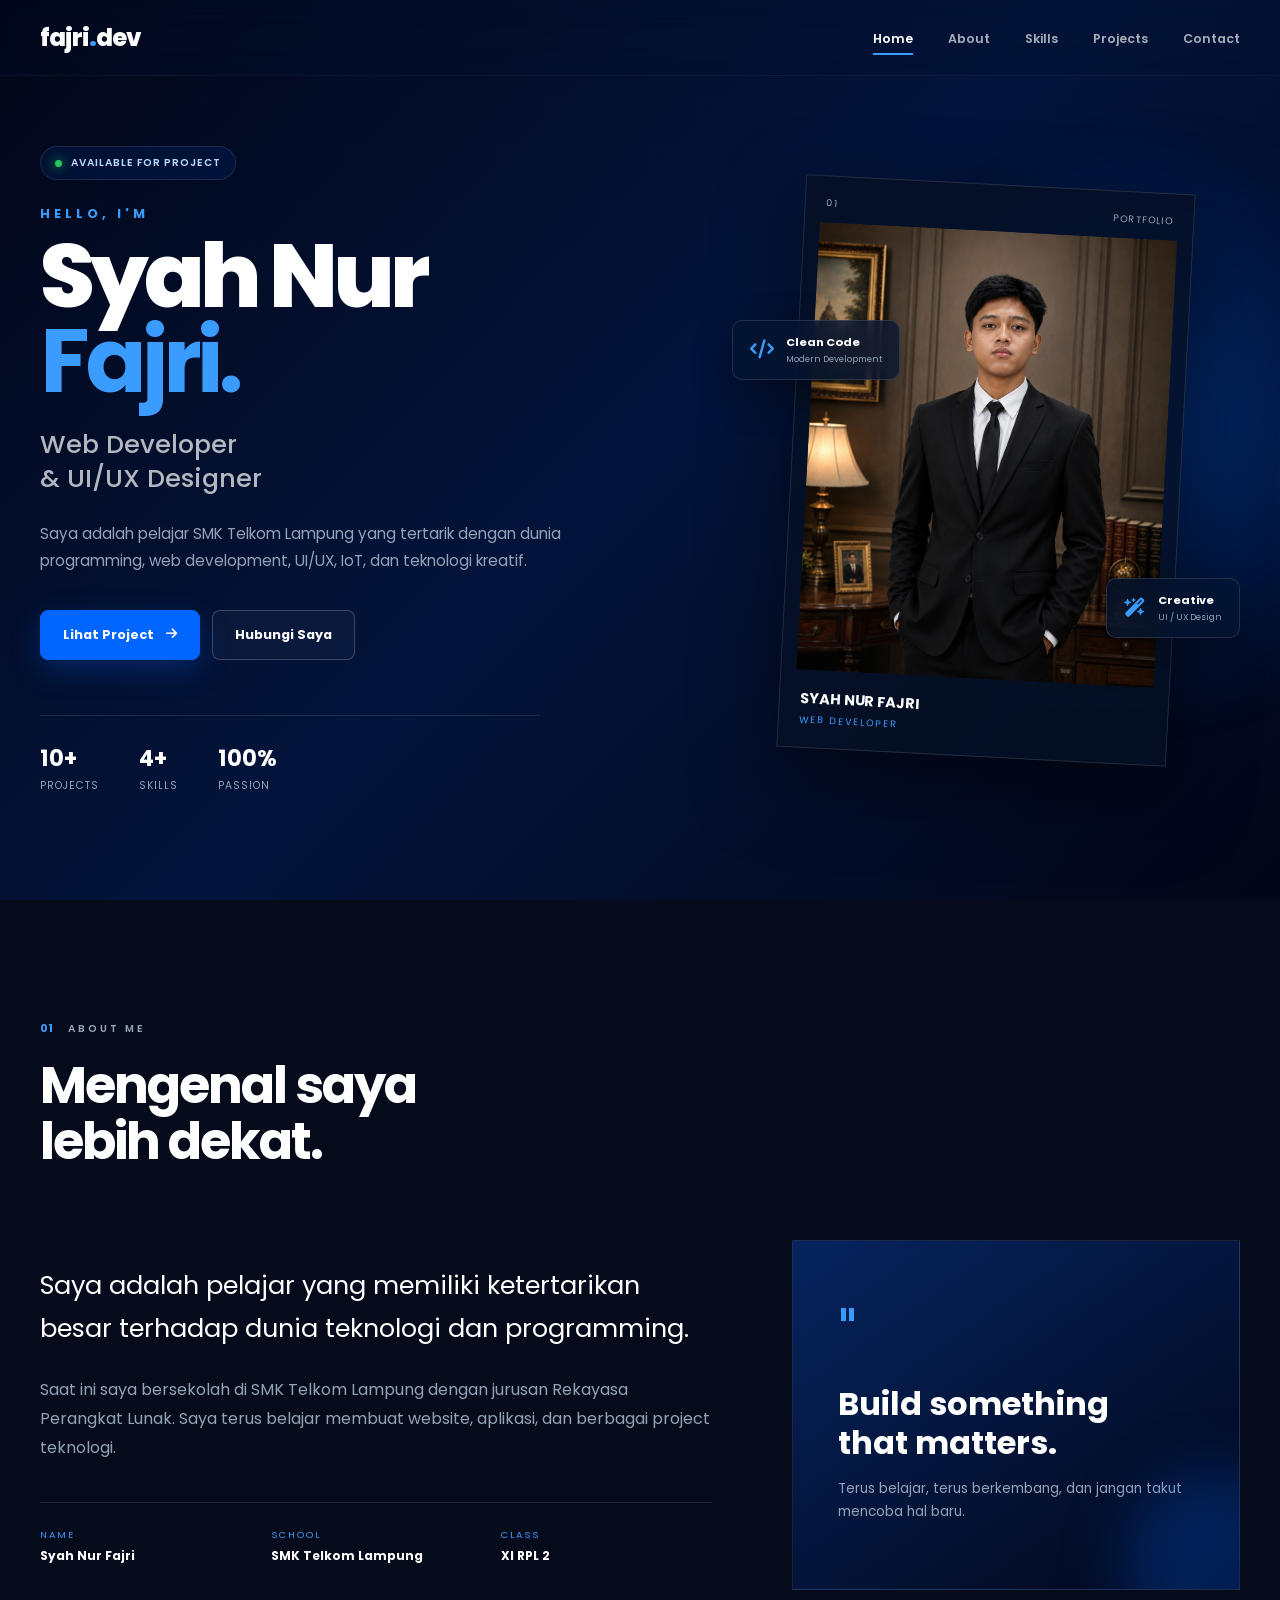
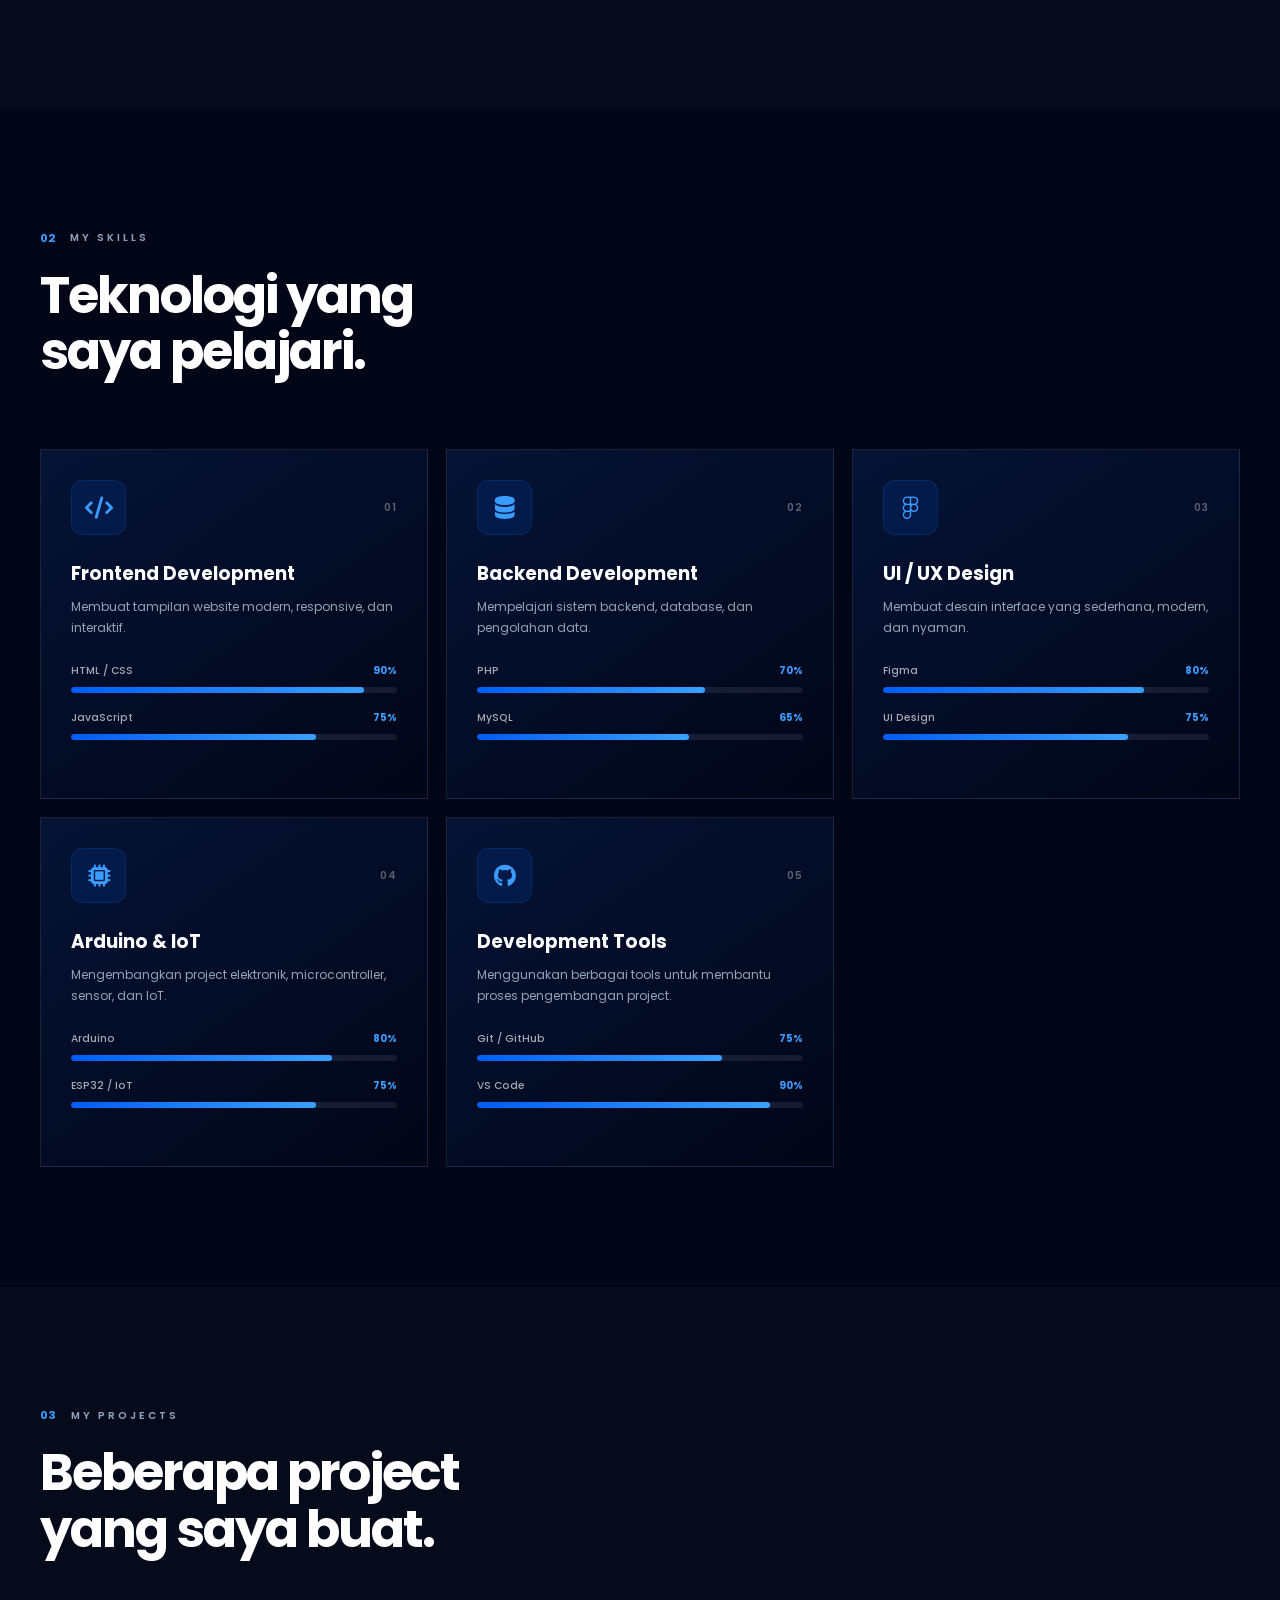
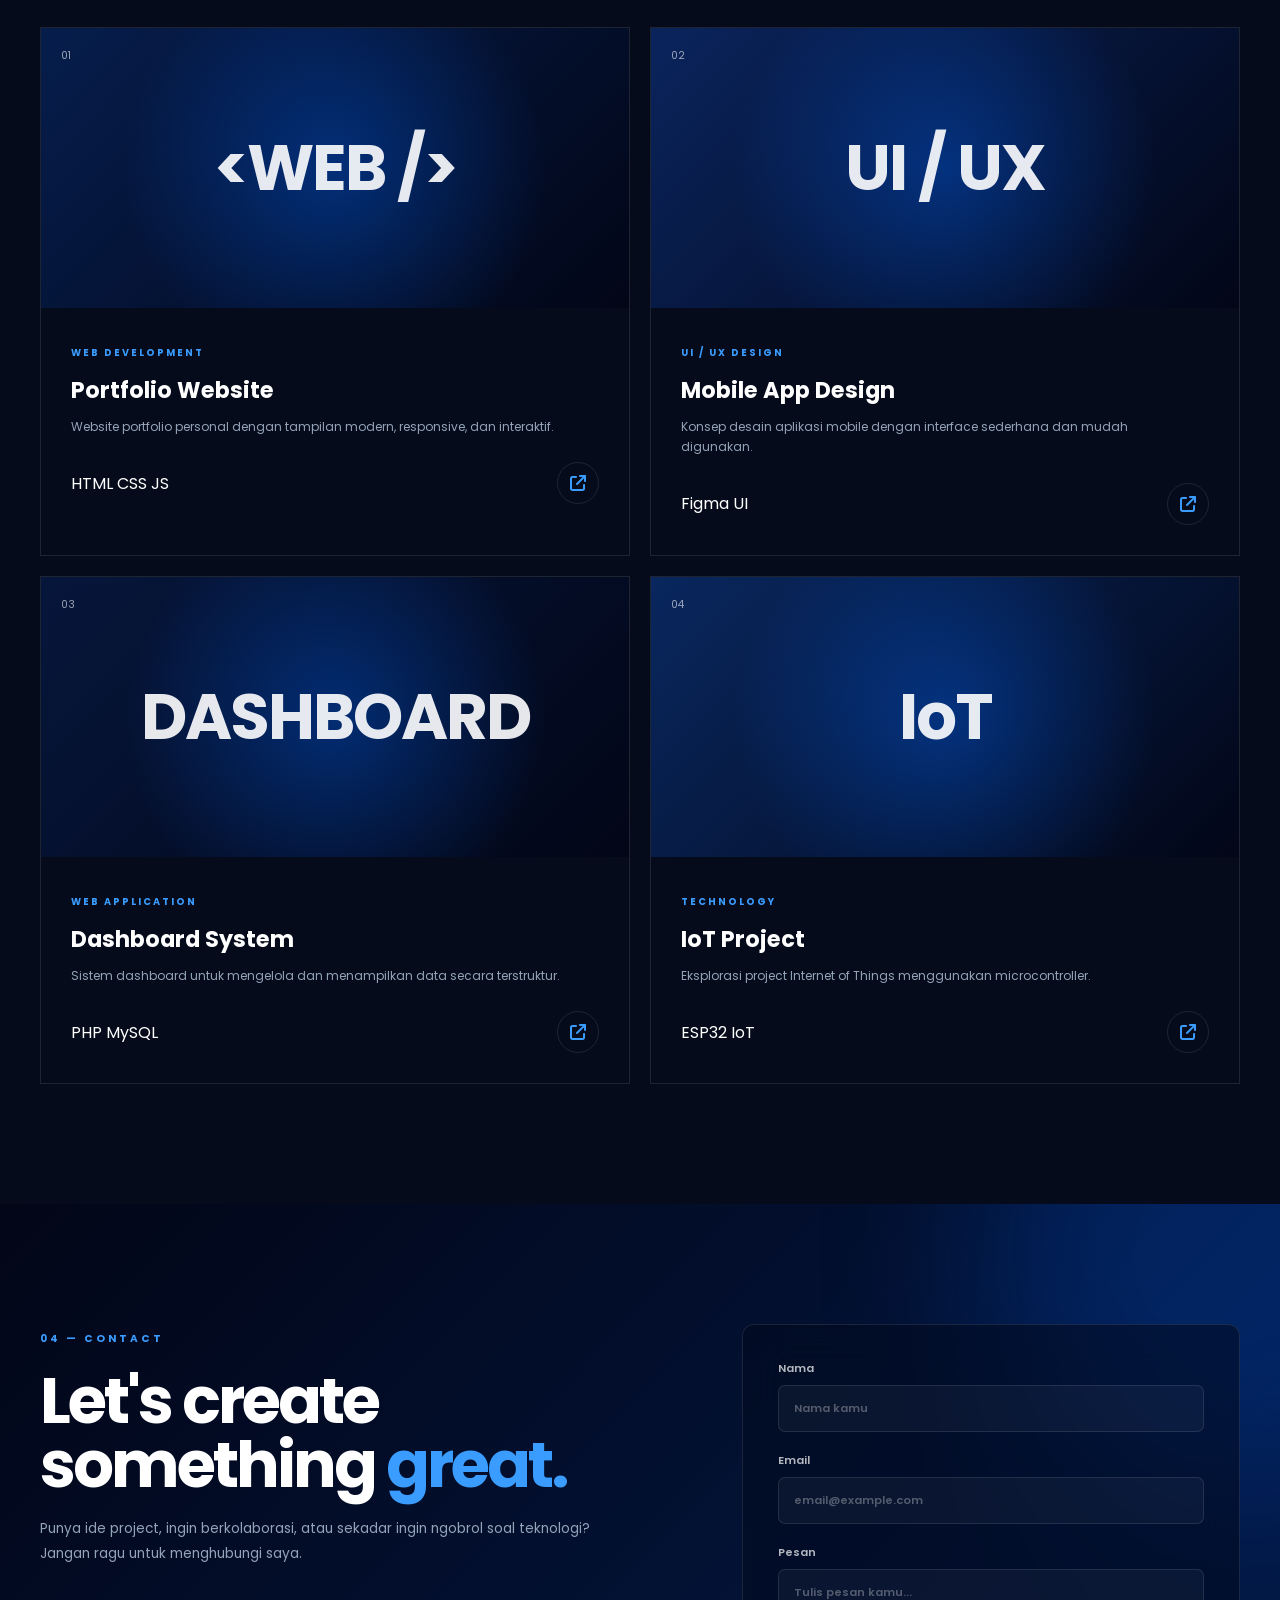
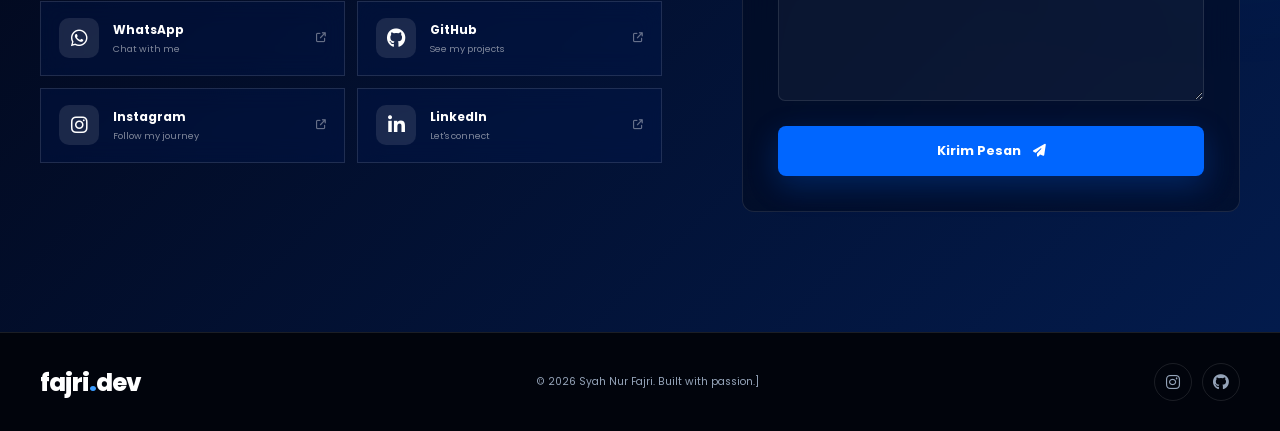
==== index.html @ b08d5d25 "update" ====
<!DOCTYPE html>
<html lang="id">
<head>
    <meta charset="UTF-8">
    <meta name="viewport" content="width=device-width, initial-scale=1.0">
    <meta name="google-site-verification" content="google4c7352899f39ee10.html">
    <title>Syah Nur Fajri | Portfolio</title>


    <link rel="stylesheet" href="style.css">

    <link rel="preconnect" href="https://fonts.googleapis.com">
    <link rel="preconnect" href="https://fonts.gstatic.com" crossorigin>

    <link
        href="https://fonts.googleapis.com/css2?family=Inter:wght@400;500;600;700;800&family=Poppins:wght@400;500;600;700;800&display=swap"
        rel="stylesheet"
    >

    <link
        rel="stylesheet"
        href="https://cdnjs.cloudflare.com/ajax/libs/font-awesome/6.7.2/css/all.min.css"
    >
</head>

<body>

<!-- =========================
     NAVBAR
========================= -->

<nav class="navbar" id="navbar">

    <div class="nav-container">

        <a href="#home" class="logo">
            fajri<span>.</span>dev
        </a>

        <button
            class="hamburger"
            id="hamburger"
            aria-label="Toggle Navigation"
            aria-expanded="false"
        >
            <span></span>
            <span></span>
            <span></span>
        </button>

        <ul class="nav-menu" id="navMenu">

            <li>
                <a href="#home" class="nav-link active">
                    Home
                </a>
            </li>

            <li>
                <a href="#about" class="nav-link">
                    About
                </a>
            </li>

            <li>
                <a href="#skills" class="nav-link">
                    Skills
                </a>
            </li>

            <li>
                <a href="#projects" class="nav-link">
                    Projects
                </a>
            </li>

            <li>
                <a href="#contact" class="nav-link">
                    Contact
                </a>
            </li>

        </ul>

    </div>

</nav>


<!-- =========================
     HERO
========================= -->

<section class="hero" id="home">

    <div class="hero-bg"></div>

    <div class="hero-grid"></div>

    <div class="hero-container">

        <div class="hero-content">

            <div class="status">
                <span></span>
                AVAILABLE FOR PROJECT
            </div>

            <p class="eyebrow">
                HELLO, I'M
            </p>

            <h1>
                Syah Nur
                <strong>Fajri.</strong>
            </h1>

            <h2>
                Web Developer
                <br>
                & UI/UX Designer
            </h2>

            <p class="hero-description">
                Saya adalah pelajar SMK Telkom Lampung yang
                tertarik dengan dunia programming, web development,
                UI/UX, IoT, dan teknologi kreatif.
            </p>

            <div class="hero-buttons">

                <a href="#projects" class="btn btn-primary">
                    Lihat Project
                    <i class="fa-solid fa-arrow-right"></i>
                </a>

                <a href="#contact" class="btn btn-outline">
                    Hubungi Saya
                </a>

            </div>

            <div class="hero-stats">

                <div>
                    <strong>10+</strong>
                    <span>Projects</span>
                </div>

                <div>
                    <strong>4+</strong>
                    <span>Skills</span>
                </div>

                <div>
                    <strong>100%</strong>
                    <span>Passion</span>
                </div>

            </div>

        </div>


        <div class="hero-visual">

            <div class="profile-glow"></div>

            <div class="profile-card">

                <div class="profile-top">
                    <span>01</span>
                    <span>PORTFOLIO</span>
                </div>

                <div class="profile-image">

                    <img
                        src="img.png"
                        alt="Syah Nur Fajri"
                    >

                </div>

                <div class="profile-info">

                    <strong>
                        SYAH NUR FAJRI
                    </strong>

                    <span>
                        WEB DEVELOPER
                    </span>

                </div>

            </div>


            <div class="floating-card floating-one">

                <i class="fa-solid fa-code"></i>

                <div>
                    <strong>Clean Code</strong>
                    <span>Modern Development</span>
                </div>

            </div>


            <div class="floating-card floating-two">

                <i class="fa-solid fa-wand-magic-sparkles"></i>

                <div>
                    <strong>Creative</strong>
                    <span>UI / UX Design</span>
                </div>

            </div>

        </div>

    </div>

</section>


<!-- =========================
     ABOUT
========================= -->

<section class="section" id="about">

    <div class="section-heading">

        <div class="heading-label">
            <span>01</span>
            <p>ABOUT ME</p>
        </div>

        <h2>
            Mengenal saya
            <br>
            lebih dekat.
        </h2>

    </div>


    <div class="about-grid">

        <div class="about-content">

            <p class="about-big">
                Saya adalah pelajar yang memiliki ketertarikan
                besar terhadap dunia teknologi dan programming.
            </p>

            <p>
                Saat ini saya bersekolah di SMK Telkom Lampung
                dengan jurusan Rekayasa Perangkat Lunak.
                Saya terus belajar membuat website, aplikasi,
                dan berbagai project teknologi.
            </p>

            <div class="about-details">

                <div>
                    <span>NAME</span>
                    <strong>Syah Nur Fajri</strong>
                </div>

                <div>
                    <span>SCHOOL</span>
                    <strong>SMK Telkom Lampung</strong>
                </div>

                <div>
                    <span>CLASS</span>
                    <strong>XI RPL 2</strong>
                </div>

            </div>

        </div>


        <div class="about-card">

            <div class="quote">
                "
            </div>

            <h3>
                Build something
                that matters.
            </h3>

            <p>
                Terus belajar, terus berkembang,
                dan jangan takut mencoba hal baru.
            </p>

        </div>

    </div>

</section>


<!-- =========================
     SKILLS
========================= -->

<section class="section skills-section" id="skills">

    <div class="section-heading">

        <div class="heading-label">
            <span>02</span>
            <p>MY SKILLS</p>
        </div>

        <h2>
            Teknologi yang
            <br>
            saya pelajari.
        </h2>

    </div>


    <div class="skills-grid">

        <!-- FRONTEND -->

        <article class="skill-card">

            <div class="skill-top">

                <div class="skill-icon">
                    <i class="fa-solid fa-code"></i>
                </div>

                <span class="skill-number">
                    01
                </span>

            </div>

            <h3>
                Frontend Development
            </h3>

            <p>
                Membuat tampilan website modern,
                responsive, dan interaktif.
            </p>


            <div class="skill-progress">

                <div class="progress-info">
                    <span>HTML / CSS</span>
                    <strong>90%</strong>
                </div>

                <div class="progress-bar">
                    <span style="width: 90%;"></span>
                </div>

            </div>


            <div class="skill-progress">

                <div class="progress-info">
                    <span>JavaScript</span>
                    <strong>75%</strong>
                </div>

                <div class="progress-bar">
                    <span style="width: 75%;"></span>
                </div>

            </div>

        </article>


        <!-- BACKEND -->

        <article class="skill-card">

            <div class="skill-top">

                <div class="skill-icon">
                    <i class="fa-solid fa-database"></i>
                </div>

                <span class="skill-number">
                    02
                </span>

            </div>

            <h3>
                Backend Development
            </h3>

            <p>
                Mempelajari sistem backend,
                database, dan pengolahan data.
            </p>


            <div class="skill-progress">

                <div class="progress-info">
                    <span>PHP</span>
                    <strong>70%</strong>
                </div>

                <div class="progress-bar">
                    <span style="width: 70%;"></span>
                </div>

            </div>


            <div class="skill-progress">

                <div class="progress-info">
                    <span>MySQL</span>
                    <strong>65%</strong>
                </div>

                <div class="progress-bar">
                    <span style="width: 65%;"></span>
                </div>

            </div>

        </article>


        <!-- UI UX -->

        <article class="skill-card">

            <div class="skill-top">

                <div class="skill-icon">
                    <i class="fa-brands fa-figma"></i>
                </div>

                <span class="skill-number">
                    03
                </span>

            </div>

            <h3>
                UI / UX Design
            </h3>

            <p>
                Membuat desain interface yang
                sederhana, modern, dan nyaman.
            </p>


            <div class="skill-progress">

                <div class="progress-info">
                    <span>Figma</span>
                    <strong>80%</strong>
                </div>

                <div class="progress-bar">
                    <span style="width: 80%;"></span>
                </div>

            </div>


            <div class="skill-progress">

                <div class="progress-info">
                    <span>UI Design</span>
                    <strong>75%</strong>
                </div>

                <div class="progress-bar">
                    <span style="width: 75%;"></span>
                </div>

            </div>

        </article>


        <!-- ARDUINO -->

        <article class="skill-card">

            <div class="skill-top">

                <div class="skill-icon">
                    <i class="fa-solid fa-microchip"></i>
                </div>

                <span class="skill-number">
                    04
                </span>

            </div>

            <h3>
                Arduino & IoT
            </h3>

            <p>
                Mengembangkan project elektronik,
                microcontroller, sensor, dan IoT.
            </p>


            <div class="skill-progress">

                <div class="progress-info">
                    <span>Arduino</span>
                    <strong>80%</strong>
                </div>

                <div class="progress-bar">
                    <span style="width: 80%;"></span>
                </div>

            </div>


            <div class="skill-progress">

                <div class="progress-info">
                    <span>ESP32 / IoT</span>
                    <strong>75%</strong>
                </div>

                <div class="progress-bar">
                    <span style="width: 75%;"></span>
                </div>

            </div>

        </article>


        <!-- TOOLS -->

        <article class="skill-card">

            <div class="skill-top">

                <div class="skill-icon">
                    <i class="fa-brands fa-github"></i>
                </div>

                <span class="skill-number">
                    05
                </span>

            </div>

            <h3>
                Development Tools
            </h3>

            <p>
                Menggunakan berbagai tools untuk
                membantu proses pengembangan project.
            </p>


            <div class="skill-progress">

                <div class="progress-info">
                    <span>Git / GitHub</span>
                    <strong>75%</strong>
                </div>

                <div class="progress-bar">
                    <span style="width: 75%;"></span>
                </div>

            </div>


            <div class="skill-progress">

                <div class="progress-info">
                    <span>VS Code</span>
                    <strong>90%</strong>
                </div>

                <div class="progress-bar">
                    <span style="width: 90%;"></span>
                </div>

            </div>

        </article>

    </div>

</section>


<!-- =========================
     PROJECTS
========================= -->

<section class="section" id="projects">

    <div class="section-heading">

        <div class="heading-label">
            <span>03</span>
            <p>MY PROJECTS</p>
        </div>

        <h2>
            Beberapa project
            <br>
            yang saya buat.
        </h2>

    </div>


    <div class="projects-grid">

        <article class="project-card">

            <div class="project-image project-one">

                <span>01</span>

                <strong>
                    &lt;WEB /&gt;
                </strong>

            </div>

            <div class="project-content">

                <small>
                    WEB DEVELOPMENT
                </small>

                <h3>
                    Portfolio Website
                </h3>

                <p>
                    Website portfolio personal dengan tampilan
                    modern, responsive, dan interaktif.
                </p>

                <div class="project-bottom">

                    <div class="tags">
                        <span>HTML</span>
                        <span>CSS</span>
                        <span>JS</span>
                    </div>

                    <a href="#" class="project-arrow">
                        <i class="fa-solid fa-arrow-up-right-from-square"></i>
                    </a>

                </div>

            </div>

        </article>


        <article class="project-card">

            <div class="project-image project-two">

                <span>02</span>

                <strong>
                    UI / UX
                </strong>

            </div>

            <div class="project-content">

                <small>
                    UI / UX DESIGN
                </small>

                <h3>
                    Mobile App Design
                </h3>

                <p>
                    Konsep desain aplikasi mobile dengan interface
                    sederhana dan mudah digunakan.
                </p>

                <div class="project-bottom">

                    <div class="tags">
                        <span>Figma</span>
                        <span>UI</span>
                    </div>

                    <a href="#" class="project-arrow">
                        <i class="fa-solid fa-arrow-up-right-from-square"></i>
                    </a>

                </div>

            </div>

        </article>


        <article class="project-card">

            <div class="project-image project-three">

                <span>03</span>

                <strong>
                    DASHBOARD
                </strong>

            </div>

            <div class="project-content">

                <small>
                    WEB APPLICATION
                </small>

                <h3>
                    Dashboard System
                </h3>

                <p>
                    Sistem dashboard untuk mengelola dan menampilkan
                    data secara terstruktur.
                </p>

                <div class="project-bottom">

                    <div class="tags">
                        <span>PHP</span>
                        <span>MySQL</span>
                    </div>

                    <a href="#" class="project-arrow">
                        <i class="fa-solid fa-arrow-up-right-from-square"></i>
                    </a>

                </div>

            </div>

        </article>


        <article class="project-card">

            <div class="project-image project-four">

                <span>04</span>

                <strong>
                    IoT
                </strong>

            </div>

            <div class="project-content">

                <small>
                    TECHNOLOGY
                </small>

                <h3>
                    IoT Project
                </h3>

                <p>
                    Eksplorasi project Internet of Things
                    menggunakan microcontroller.
                </p>

                <div class="project-bottom">

                    <div class="tags">
                        <span>ESP32</span>
                        <span>IoT</span>
                    </div>

                    <a href="#" class="project-arrow">
                        <i class="fa-solid fa-arrow-up-right-from-square"></i>
                    </a>

                </div>

            </div>

        </article>

    </div>

</section>


<!-- =========================
     CONTACT
========================= -->

<section class="contact-section" id="contact">

    <div class="contact-container">

        <div class="contact-info">

            <span class="contact-label">
                04 — CONTACT
            </span>

            <h2>
                Let's create
                something
                <em>great.</em>
            </h2>

            <p>
                Punya ide project, ingin berkolaborasi,
                atau sekadar ingin ngobrol soal teknologi?
                Jangan ragu untuk menghubungi saya.
            </p>


            <div class="social-contact">


                <!-- WhatsApp -->

                <a
                    href="https://wa.me/6285159989537"
                    target="_blank"
                    rel="noopener noreferrer"
                    class="social-contact-item"
                >

                    <i class="fa-brands fa-whatsapp"></i>

                    <div>
                        <strong>WhatsApp</strong>
                        <span>Chat with me</span>
                    </div>

                    <i class="fa-solid fa-arrow-up-right-from-square arrow-icon"></i>

                </a>


                <!-- GitHub -->

                <a
                    href="https://github.com/fajri9n"
                    target="_blank"
                    rel="noopener noreferrer"
                    class="social-contact-item"
                >

                    <i class="fa-brands fa-github"></i>

                    <div>
                        <strong>GitHub</strong>
                        <span>See my projects</span>
                    </div>

                    <i class="fa-solid fa-arrow-up-right-from-square arrow-icon"></i>

                </a>


                <!-- Instagram -->

                <a
                    href="https://www.instagram.com/syhr.fajri?igsh=OTN6ZWVhYTJicGVy"
                    target="_blank"
                    rel="noopener noreferrer"
                    class="social-contact-item"
                >

                    <i class="fa-brands fa-instagram"></i>

                    <div>
                        <strong>Instagram</strong>
                        <span>Follow my journey</span>
                    </div>

                    <i class="fa-solid fa-arrow-up-right-from-square arrow-icon"></i>

                </a>


                <!-- LinkedIn -->

                <a
                    href="https://www.linkedin.com/in/username"
                    target="_blank"
                    rel="noopener noreferrer"
                    class="social-contact-item"
                >

                    <i class="fa-brands fa-linkedin-in"></i>

                    <div>
                        <strong>LinkedIn</strong>
                        <span>Let's connect</span>
                    </div>

                    <i class="fa-solid fa-arrow-up-right-from-square arrow-icon"></i>

                </a>

            </div>

        </div>


        <form class="contact-form" id="contactForm">

            <label>
                Nama

                <input
                    type="text"
                    name="name"
                    placeholder="Nama kamu"
                    required
                >
            </label>


            <label>
                Email

                <input
                    type="email"
                    name="email"
                    placeholder="email@example.com"
                    required
                >
            </label>


            <label>
                Pesan

                <textarea
                    name="message"
                    rows="6"
                    placeholder="Tulis pesan kamu..."
                    required
                ></textarea>
            </label>


            <button
                type="submit"
                class="btn btn-primary"
            >
                Kirim Pesan
                <i class="fa-solid fa-paper-plane"></i>
            </button>

        </form>

    </div>

</section>


<!-- =========================
     FOOTER
========================= -->

<footer>

    <div class="footer-container">

        <a href="#home" class="logo">
            fajri<span>.</span>dev
        </a>

        <p>
            © 2026 Syah Nur Fajri.
            Built with passion.]
        </p>

        <div class="footer-social">

            <a href="https://www.instagram.com/syhr.fajri?igsh=OTN6ZWVhYTJicGVy" target="_blank">
                <i class="fa-brands fa-instagram"></i>
            </a>

            <a href="https://github.com/fajri9n" target="_blank">
                <i class="fa-brands fa-github"></i>
            </a>

        </div>

    </div>

</footer>


<div class="toast" id="toast">
    Pesan berhasil dikirim ✓
</div>


<script src="script.js"></script>

</body>
</html>
---- style.css ----
/* ========================================
   RESET
======================================== */

* {
    margin: 0;
    padding: 0;
    box-sizing: border-box;
}

html {
    scroll-behavior: smooth;
    scroll-padding-top: 90px;
}

body {
    font-family: "Poppins", sans-serif;
    background: #020617;
    color: #ffffff;
    overflow-x: hidden;
}

body.menu-open {
    overflow: hidden;
}

a {
    color: inherit;
    text-decoration: none;
}

button,
input,
textarea {
    font: inherit;
}

button {
    cursor: pointer;
}

img {
    display: block;
    max-width: 100%;
}


/* ========================================
   VARIABLES
======================================== */

:root {
    --black: #020617;
    --black-2: #050b1a;

    --blue-dark: #001f5c;
    --blue: #0066ff;
    --blue-light: #3b9cff;

    --white: #ffffff;
    --gray: #94a3b8;

    --border: rgba(255, 255, 255, 0.1);

    --container: 1200px;
}


/* ========================================
   NAVBAR
======================================== */

.navbar {
    position: fixed;
    top: 0;
    left: 0;

    width: 100%;

    z-index: 9999;

    padding: 20px 0;

    background: rgba(2, 15, 45, 0.2);

    border-bottom:
        1px solid
        rgba(255, 255, 255, 0.05);

    backdrop-filter: blur(16px);
    -webkit-backdrop-filter: blur(16px);

    transition:
        0.3s ease;
}

.navbar.scrolled {
    padding: 14px 0;

    background:
        rgba(2, 10, 30, 0.72);

    border-bottom:
        1px solid
        rgba(255, 255, 255, 0.1);

    box-shadow:
        0 10px 40px
        rgba(0, 0, 0, 0.25);
}

.nav-container {
    width:
        min(
            var(--container),
            calc(100% - 48px)
        );

    margin: auto;

    display: flex;

    align-items: center;

    justify-content: space-between;
}

.logo {
    font-size: 1.5rem;

    font-weight: 800;

    letter-spacing: -1px;

    position: relative;

    z-index: 10001;
}

.logo span {
    color: var(--blue-light);
}

.nav-menu {
    list-style: none;

    display: flex;

    align-items: center;

    gap: 35px;
}

.nav-link {
    position: relative;

    color:
        rgba(255, 255, 255, 0.65);

    font-size: 0.78rem;

    font-weight: 600;

    transition:
        0.3s ease;
}

.nav-link:hover,
.nav-link.active {
    color: #ffffff;
}

.nav-link::after {
    content: "";

    position: absolute;

    left: 0;
    bottom: -8px;

    width: 0;
    height: 2px;

    background:
        var(--blue-light);

    transition:
        width 0.3s ease;
}

.nav-link:hover::after,
.nav-link.active::after {
    width: 100%;
}


/* ========================================
   HAMBURGER
======================================== */

.hamburger {
    display: none;

    width: 44px;
    height: 44px;

    border: 1px solid var(--border);

    background:
        rgba(255, 255, 255, 0.05);

    border-radius: 10px;

    align-items: center;

    justify-content: center;

    flex-direction: column;

    gap: 5px;

    position: relative;

    z-index: 10001;
}

.hamburger span {
    width: 20px;
    height: 2px;

    background: #ffffff;

    border-radius: 10px;

    transition:
        0.3s ease;
}

.hamburger.active span:nth-child(1) {
    transform:
        translateY(7px)
        rotate(45deg);
}

.hamburger.active span:nth-child(2) {
    opacity: 0;
}

.hamburger.active span:nth-child(3) {
    transform:
        translateY(-7px)
        rotate(-45deg);
}


/* ========================================
   HERO
======================================== */

.hero {
    min-height: 100vh;

    position: relative;

    display: flex;

    align-items: center;

    overflow: hidden;

    background:
        linear-gradient(
            135deg,
            #020617 0%,
            #03143b 50%,
            #020617 100%
        );
}

.hero-bg {
    position: absolute;

    width: 650px;
    height: 650px;

    right: -200px;
    top: 100px;

    border-radius: 50%;

    background:
        radial-gradient(
            circle,
            rgba(0, 102, 255, 0.3),
            transparent 65%
        );

    filter: blur(20px);

    pointer-events: none;
}

.hero-grid {
    position: absolute;

    inset: 0;

    opacity: 0.12;

    background-image:
        linear-gradient(
            rgba(255,255,255,0.05) 1px,
            transparent 1px
        ),
        linear-gradient(
            90deg,
            rgba(255,255,255,0.05) 1px,
            transparent 1px
        );

    background-size:
        50px 50px;

    mask-image:
        linear-gradient(
            to bottom,
            black,
            transparent
        );
}

.hero-container {
    width:
        min(
            var(--container),
            calc(100% - 48px)
        );

    margin:
        0 auto;

    padding:
        120px 0 80px;

    display: grid;

    grid-template-columns:
        1.1fr 0.9fr;

    align-items: center;

    gap: 70px;

    position: relative;

    z-index: 2;
}

.status {
    display: inline-flex;

    align-items: center;

    gap: 9px;

    padding:
        8px 14px;

    border:
        1px solid
        rgba(255, 255, 255, 0.1);

    border-radius: 50px;

    background:
        rgba(0, 70, 180, 0.15);

    color:
        #b7d8ff;

    font-size:
        0.65rem;

    font-weight:
        600;

    letter-spacing:
        1px;

    margin-bottom:
        25px;
}

.status span {
    width: 7px;
    height: 7px;

    border-radius: 50%;

    background:
        #22c55e;

    box-shadow:
        0 0 12px
        #22c55e;
}

.eyebrow {
    color:
        var(--blue-light);

    font-size:
        0.8rem;

    font-weight:
        700;

    letter-spacing:
        4px;

    margin-bottom:
        10px;
}

.hero h1 {
    font-size:
        clamp(
            3rem,
            7vw,
            6.5rem
        );

    line-height:
        0.95;

    letter-spacing:
        -5px;

    font-weight:
        800;
}

.hero h1 strong {
    color:
        var(--blue-light);

    display:
        block;
}

.hero h2 {
    margin-top:
        25px;

    font-size:
        clamp(
            1.3rem,
            2vw,
            2rem
        );

    line-height:
        1.3;

    color:
        rgba(255,255,255,0.7);

    font-weight:
        500;
}

.hero-description {
    max-width:
        580px;

    margin-top:
        25px;

    color:
        var(--gray);

    line-height:
        1.8;

    font-size:
        0.95rem;
}

.hero-buttons {
    display:
        flex;

    gap:
        12px;

    flex-wrap:
        wrap;

    margin-top:
        35px;
}

.btn {
    min-height:
        50px;

    padding:
        0 22px;

    border-radius:
        8px;

    display:
        inline-flex;

    align-items:
        center;

    justify-content:
        center;

    gap:
        12px;

    font-size:
        0.8rem;

    font-weight:
        700;

    transition:
        0.3s ease;
}

.btn-primary {
    background:
        var(--blue);

    color:
        #ffffff;

    border:
        1px solid
        var(--blue);

    box-shadow:
        0 10px 30px
        rgba(0, 102, 255, 0.25);
}

.btn-primary:hover {
    transform:
        translateY(-3px);

    background:
        #1475ff;

    box-shadow:
        0 15px 40px
        rgba(0, 102, 255, 0.4);
}

.btn-outline {
    border:
        1px solid
        rgba(255,255,255,0.2);

    color:
        #ffffff;

    background:
        rgba(255,255,255,0.03);
}

.btn-outline:hover {
    border-color:
        var(--blue-light);

    background:
        rgba(0,102,255,0.1);

    transform:
        translateY(-3px);
}

.hero-stats {
    display:
        flex;

    gap:
        40px;

    margin-top:
        55px;

    padding-top:
        25px;

    border-top:
        1px solid
        var(--border);

    max-width:
        500px;
}

.hero-stats div {
    display:
        flex;

    flex-direction:
        column;

    gap:
        3px;
}

.hero-stats strong {
    font-size:
        1.4rem;
}

.hero-stats span {
    color:
        var(--gray);

    font-size:
        0.65rem;

    text-transform:
        uppercase;

    letter-spacing:
        1px;
}


/* ========================================
   HERO VISUAL
======================================== */

.hero-visual {
    position:
        relative;

    min-height:
        600px;

    display:
        flex;

    align-items:
        center;

    justify-content:
        center;
}

.profile-glow {
    position:
        absolute;

    width:
        400px;

    height:
        400px;

    border-radius:
        50%;

    background:
        radial-gradient(
            circle,
            rgba(0,102,255,0.35),
            transparent 65%
        );

    filter:
        blur(20px);
}

.profile-card {
    position:
        relative;

    width:
        min(
            390px,
            80%
        );

    padding:
        15px;

    background:
        rgba(5,15,35,0.8);

    border:
        1px solid
        rgba(255,255,255,0.12);

    box-shadow:
        0 30px 80px
        rgba(0,0,0,0.5);

    transform:
        rotate(3deg);

    transition:
        0.5s ease;

    z-index:
        2;
}

.profile-card:hover {
    transform:
        rotate(0deg)
        translateY(-8px);
}

.profile-top {
    display:
        flex;

    justify-content:
        space-between;

    color:
        var(--gray);

    font-size:
        0.6rem;

    padding:
        5px 5px 12px;

    letter-spacing:
        1px;
}

.profile-image {
    width:
        100%;

    aspect-ratio:
        4 / 5;

    overflow:
        hidden;

    background:
        var(--blue-dark);
}

.profile-image img {
    width:
        100%;

    height:
        100%;

    object-fit:
        cover;
}

.profile-info {
    display:
        flex;

    flex-direction:
        column;

    gap:
        4px;

    padding:
        18px 5px 5px;
}

.profile-info strong {
    font-size:
        0.9rem;
}

.profile-info span {
    color:
        var(--blue-light);

    font-size:
        0.6rem;

    letter-spacing:
        2px;
}

.floating-card {
    position:
        absolute;

    z-index:
        5;

    display:
        flex;

    align-items:
        center;

    gap:
        12px;

    padding:
        13px 17px;

    background:
        rgba(5,20,50,0.75);

    border:
        1px solid
        rgba(255,255,255,0.12);

    backdrop-filter:
        blur(15px);

    border-radius:
        10px;

    box-shadow:
        0 15px 40px
        rgba(0,0,0,0.3);

    animation:
        floating 4s ease-in-out infinite;
}

.floating-card i {
    color:
        var(--blue-light);

    font-size:
        1.2rem;
}

.floating-card div {
    display:
        flex;

    flex-direction:
        column;

    gap:
        2px;
}

.floating-card strong {
    font-size:
        0.7rem;
}

.floating-card span {
    font-size:
        0.55rem;

    color:
        var(--gray);
}

.floating-one {
    left:
        0;

    top:
        25%;
}

.floating-two {
    right:
        0;

    bottom:
        22%;

    animation-delay:
        1s;
}

@keyframes floating {

    0%,
    100% {
        transform:
            translateY(0);
    }

    50% {
        transform:
            translateY(-12px);
    }

}


/* ========================================
   SECTION
======================================== */

.section {
    padding:
        120px 0;

    background:
        var(--black);
}

.section:nth-of-type(even) {
    background:
        var(--black-2);
}

.section-heading {
    width:
        min(
            var(--container),
            calc(100% - 48px)
        );

    margin:
        0 auto 70px;
}

.heading-label {
    display:
        flex;

    align-items:
        center;

    gap:
        15px;

    margin-bottom:
        20px;
}

.heading-label span {
    color:
        var(--blue-light);

    font-size:
        0.7rem;

    font-weight:
        700;
}

.heading-label p {
    color:
        var(--gray);

    font-size:
        0.65rem;

    letter-spacing:
        3px;

    font-weight:
        600;
}

.section-heading h2 {
    font-size:
        clamp(
            2rem,
            4vw,
            4rem
        );

    line-height:
        1.1;

    letter-spacing:
        -2px;
}


/* ========================================
   ABOUT
======================================== */

.about-grid {
    width:
        min(
            var(--container),
            calc(100% - 48px)
        );

    margin:
        auto;

    display:
        grid;

    grid-template-columns:
        1.2fr 0.8fr;

    gap:
        80px;

    align-items:
        center;
}

.about-content {
    max-width:
        700px;
}

.about-big {
    font-size:
        clamp(
            1.2rem,
            2vw,
            1.6rem
        );

    line-height:
        1.7;

    margin-bottom:
        25px;

    color:
        #ffffff;
}

.about-content > p:not(.about-big) {
    color:
        var(--gray);

    line-height:
        1.8;
}

.about-details {
    display:
        grid;

    grid-template-columns:
        repeat(3,1fr);

    gap:
        20px;

    margin-top:
        40px;

    padding-top:
        25px;

    border-top:
        1px solid
        var(--border);
}

.about-details div {
    display:
        flex;

    flex-direction:
        column;

    gap:
        5px;
}

.about-details span {
    color:
        var(--blue-light);

    font-size:
        0.6rem;

    letter-spacing:
        2px;
}

.about-details strong {
    font-size:
        0.75rem;
}

.about-card {
    min-height:
        350px;

    padding:
        45px;

    display:
        flex;

    flex-direction:
        column;

    justify-content:
        center;

    background:
        linear-gradient(
            145deg,
            #06245f,
            #020617
        );

    border:
        1px solid
        rgba(255,255,255,0.1);

    position:
        relative;

    overflow:
        hidden;
}

.about-card::after {
    content:
        "";

    position:
        absolute;

    width:
        200px;

    height:
        200px;

    right:
        -80px;

    bottom:
        -80px;

    border-radius:
        50%;

    background:
        rgba(0,102,255,0.25);

    filter:
        blur(30px);
}

.quote {
    color:
        var(--blue-light);

    font-size:
        4rem;

    line-height:
        1;
}

.about-card h3 {
    font-size:
        2rem;

    line-height:
        1.2;

    max-width:
        300px;

    margin:
        15px 0;
}

.about-card p {
    color:
        var(--gray);

    font-size:
        0.85rem;

    line-height:
        1.7;
}


/* ========================================
   SKILLS
======================================== */

.skills-grid {
    width:
        min(
            var(--container),
            calc(100% - 48px)
        );

    margin:
        auto;

    display:
        grid;

    grid-template-columns:
        repeat(3, 1fr);

    gap:
        18px;
}

.skill-card {
    padding:
        30px;

    min-height:
        350px;

    background:
        linear-gradient(
            145deg,
            rgba(5, 20, 55, 0.95),
            rgba(2, 6, 23, 0.95)
        );

    border:
        1px solid
        var(--border);

    position:
        relative;

    overflow:
        hidden;

    transition:
        0.35s ease;
}

.skill-card::before {
    content:
        "";

    position:
        absolute;

    left:
        0;

    top:
        0;

    width:
        100%;

    height:
        2px;

    background:
        var(--blue);

    transform:
        scaleX(0);

    transform-origin:
        left;

    transition:
        0.35s ease;
}

.skill-card:hover {
    transform:
        translateY(-8px);

    border-color:
        rgba(0, 102, 255, 0.5);

    box-shadow:
        0 20px 50px
        rgba(0, 70, 180, 0.15);
}

.skill-card:hover::before {
    transform:
        scaleX(1);
}


/* TOP */

.skill-top {
    display:
        flex;

    align-items:
        center;

    justify-content:
        space-between;

    margin-bottom:
        25px;
}

.skill-number {
    color:
        rgba(255,255,255,0.35);

    font-size:
        0.65rem;

    font-weight:
        600;

    letter-spacing:
        1px;
}


/* ICON */

.skill-icon {
    width:
        55px;

    height:
        55px;

    display:
        grid;

    place-items:
        center;

    border-radius:
        12px;

    background:
        rgba(0, 102, 255, 0.12);

    border:
        1px solid
        rgba(0, 140, 255, 0.15);

    color:
        var(--blue-light);

    font-size:
        1.4rem;

    transition:
        0.3s ease;
}

.skill-card:hover
.skill-icon {
    background:
        var(--blue);

    color:
        #ffffff;

    transform:
        scale(1.08)
        rotate(-5deg);
}


/* TITLE */

.skill-card h3 {
    font-size:
        1.15rem;

    margin-bottom:
        10px;
}

.skill-card p {
    color:
        var(--gray);

    font-size:
        0.75rem;

    line-height:
        1.7;

    margin-bottom:
        25px;
}


/* PROGRESS */

.skill-progress {
    margin-top:
        17px;
}

.progress-info {
    display:
        flex;

    justify-content:
        space-between;

    align-items:
        center;

    margin-bottom:
        8px;
}

.progress-info span {
    color:
        rgba(255,255,255,0.65);

    font-size:
        0.65rem;

    font-weight:
        500;
}

.progress-info strong {
    color:
        var(--blue-light);

    font-size:
        0.65rem;

    font-weight:
        700;
}


/* PROGRESS BAR */

.progress-bar {
    width:
        100%;

    height:
        6px;

    background:
        rgba(255,255,255,0.08);

    border-radius:
        20px;

    overflow:
        hidden;
}

.progress-bar span {
    display:
        block;

    height:
        100%;

    border-radius:
        20px;

    background:
        linear-gradient(
            90deg,
            #005eff,
            #38a1ff
        );

    box-shadow:
        0 0 12px
        rgba(0, 102, 255, 0.5);

    transform-origin:
        left;

    animation:
        progressAnimation
        1.5s
        ease
        forwards;
}

@keyframes progressAnimation {

    from {
        transform:
            scaleX(0);
    }

    to {
        transform:
            scaleX(1);
    }

}


/* ========================================
   SKILLS RESPONSIVE
======================================== */

@media (max-width: 1000px) {

    .skills-grid {
        grid-template-columns:
            repeat(2, 1fr);
    }

}


@media (max-width: 700px) {

    .skills-grid {
        grid-template-columns:
            1fr;
    }

    .skill-card {
        min-height:
            auto;

        padding:
            25px;
    }

}


/* ========================================
   PROJECTS
======================================== */

.projects-grid {
    width:
        min(
            var(--container),
            calc(100% - 48px)
        );

    margin:
        auto;

    display:
        grid;

    grid-template-columns:
        repeat(2,1fr);

    gap:
        20px;
}

.project-card {
    background:
        #050b1a;

    border:
        1px solid
        var(--border);

    overflow:
        hidden;

    transition:
        0.35s ease;
}

.project-card:hover {
    transform:
        translateY(-7px);

    border-color:
        rgba(0,102,255,0.4);
}

.project-image {
    height:
        280px;

    position:
        relative;

    display:
        flex;

    align-items:
        center;

    justify-content:
        center;

    overflow:
        hidden;
}

.project-image::after {
    content:
        "";

    position:
        absolute;

    inset:
        0;

    background:
        radial-gradient(
            circle,
            rgba(0,102,255,0.35),
            transparent 65%
        );
}

.project-one {
    background:
        linear-gradient(
            135deg,
            #061d4c,
            #020617
        );
}

.project-two {
    background:
        linear-gradient(
            135deg,
            #0a245c,
            #020617
        );
}

.project-three {
    background:
        linear-gradient(
            135deg,
            #06163b,
            #020617
        );
}

.project-four {
    background:
        linear-gradient(
            135deg,
            #09275e,
            #020617
        );
}

.project-image span {
    position:
        absolute;

    left:
        20px;

    top:
        20px;

    color:
        rgba(255,255,255,0.6);

    font-size:
        0.65rem;

    z-index:
        2;
}

.project-image strong {
    font-size:
        clamp(
            2rem,
            5vw,
            4rem
        );

    color:
        rgba(255,255,255,0.9);

    letter-spacing:
        -2px;

    z-index:
        2;
}

.project-content {
    padding:
        30px;
}

.project-content small {
    color:
        var(--blue-light);

    font-size:
        0.6rem;

    font-weight:
        700;

    letter-spacing:
        2px;
}

.project-content h3 {
    margin:
        10px 0;

    font-size:
        1.4rem;
}

.project-content p {
    color:
        var(--gray);

    font-size:
        0.75rem;

    line-height:
        1.7;

    max-width:
        500px;
}

.project-bottom {
    margin-top:
        25px;

    display:
        flex;

    align-items:
        center;

    justify-content:
        space-between;
}

.project-bottom .tags {
    margin:
        0;
}

.project-arrow {
    width:
        42px;

    height:
        42px;

    display:
        grid;

    place-items:
        center;

    border:
        1px solid
        var(--border);

    border-radius:
        50%;

    color:
        var(--blue-light);

    transition:
        0.3s ease;
}

.project-arrow:hover {
    color:
        #ffffff;

    background:
        var(--blue);

    border-color:
        var(--blue);

    transform:
        rotate(45deg);
}


/* ========================================
   CONTACT
======================================== */

.contact-section {
    padding:
        120px 0;

    background:
        linear-gradient(
            135deg,
            #020617,
            #031b4c
        );

    position:
        relative;

    overflow:
        hidden;
}

.contact-section::before {
    content:
        "";

    position:
        absolute;

    width:
        500px;

    height:
        500px;

    right:
        -200px;

    top:
        -200px;

    border-radius:
        50%;

    background:
        rgba(0,102,255,0.2);

    filter:
        blur(80px);
}

.contact-container {
    width:
        min(
            var(--container),
            calc(100% - 48px)
        );

    margin:
        auto;

    display:
        grid;

    grid-template-columns:
        1fr 0.8fr;

    gap:
        80px;

    position:
        relative;

    z-index:
        2;
}

.contact-label {
    color:
        var(--blue-light);

    font-size:
        0.65rem;

    letter-spacing:
        3px;

    font-weight:
        700;
}

.contact-info h2 {
    font-size:
        clamp(
            2.5rem,
            5vw,
            5rem
        );

    line-height:
        1;

    letter-spacing:
        -3px;

    margin:
        20px 0;
}

.contact-info h2 em {
    color:
        var(--blue-light);

    font-style:
        normal;
}

.contact-info > p {
    max-width:
        600px;

    color:
        var(--gray);

    line-height:
        1.8;

    font-size:
        0.85rem;

    margin-bottom:
        35px;
}

.social-contact {
    display:
        grid;

    grid-template-columns:
        repeat(2,1fr);

    gap:
        12px;

    max-width:
        650px;
}

.social-contact-item {
    min-height:
        75px;

    display:
        flex;

    align-items:
        center;

    gap:
        14px;

    padding:
        15px 18px;

    color:
        #ffffff;

    background:
        rgba(0,25,80,0.35);

    border:
        1px solid
        rgba(255,255,255,0.12);

    backdrop-filter:
        blur(12px);

    transition:
        0.3s ease;
}

.social-contact-item > i:first-child {
    width:
        40px;

    height:
        40px;

    flex-shrink:
        0;

    display:
        grid;

    place-items:
        center;

    border-radius:
        10px;

    background:
        rgba(255,255,255,0.1);

    font-size:
        1.2rem;
}

.social-contact-item div {
    flex:
        1;
}

.social-contact-item strong {
    display:
        block;

    font-size:
        0.75rem;
}

.social-contact-item span {
    display:
        block;

    color:
        rgba(255,255,255,0.5);

    font-size:
        0.58rem;

    margin-top:
        3px;
}

.arrow-icon {
    color:
        rgba(255,255,255,0.4);

    font-size:
        0.65rem;

    transition:
        0.3s ease;
}

.social-contact-item:hover {
    transform:
        translateY(-5px);

    background:
        rgba(0,50,140,0.55);

    border-color:
        rgba(255,255,255,0.25);

    box-shadow:
        0 15px 35px
        rgba(0,0,0,0.2);
}

.social-contact-item:hover
.arrow-icon {
    color:
        #ffffff;

    transform:
        translate(3px,-3px);
}

.social-contact-item:hover
> i:first-child {
    background:
        var(--blue);
}


/* ========================================
   CONTACT FORM
======================================== */

.contact-form {
    padding:
        35px;

    background:
        rgba(2,10,30,0.55);

    border:
        1px solid
        rgba(255,255,255,0.1);

    backdrop-filter:
        blur(20px);

    border-radius:
        12px;

    display:
        flex;

    flex-direction:
        column;

    gap:
        20px;
}

.contact-form label {
    display:
        flex;

    flex-direction:
        column;

    gap:
        8px;

    color:
        rgba(255,255,255,0.7);

    font-size:
        0.7rem;

    font-weight:
        600;
}

.contact-form input,
.contact-form textarea {
    width:
        100%;

    padding:
        14px 15px;

    border:
        1px solid
        rgba(255,255,255,0.1);

    border-radius:
        7px;

    outline:
        none;

    color:
        #ffffff;

    background:
        rgba(255,255,255,0.04);

    resize:
        vertical;

    transition:
        0.3s ease;
}

.contact-form input:focus,
.contact-form textarea:focus {
    border-color:
        var(--blue);

    background:
        rgba(0,102,255,0.05);

    box-shadow:
        0 0 0 3px
        rgba(0,102,255,0.1);
}

.contact-form input::placeholder,
.contact-form textarea::placeholder {
    color:
        rgba(255,255,255,0.3);
}

.contact-form button {
    border:
        none;

    margin-top:
        5px;
}


/* ========================================
   FOOTER
======================================== */

footer {
    padding:
        30px 0;

    background:
        #01040c;

    border-top:
        1px solid
        var(--border);
}

.footer-container {
    width:
        min(
            var(--container),
            calc(100% - 48px)
        );

    margin:
        auto;

    display:
        flex;

    align-items:
        center;

    justify-content:
        space-between;

    gap:
        20px;
}

.footer-container p {
    color:
        var(--gray);

    font-size:
        0.65rem;
}

.footer-social {
    display:
        flex;

    gap:
        10px;
}

.footer-social a {
    width:
        38px;

    height:
        38px;

    display:
        grid;

    place-items:
        center;

    border:
        1px solid
        var(--border);

    border-radius:
        50%;

    color:
        var(--gray);

    transition:
        0.3s ease;
}

.footer-social a:hover {
    color:
        #ffffff;

    background:
        var(--blue);

    border-color:
        var(--blue);
}


/* ========================================
   TOAST
======================================== */

.toast {
    position:
        fixed;

    bottom:
        25px;

    right:
        25px;

    z-index:
        10000;

    padding:
        14px 20px;

    border-radius:
        8px;

    background:
        #0066ff;

    color:
        #ffffff;

    font-size:
        0.75rem;

    box-shadow:
        0 15px 40px
        rgba(0,0,0,0.3);

    transform:
        translateY(100px);

    opacity:
        0;

    pointer-events:
        none;

    transition:
        0.3s ease;
}

.toast.show {
    transform:
        translateY(0);

    opacity:
        1;
}


/* ========================================
   TABLET
======================================== */

@media (max-width: 1000px) {

    .hero-container {
        grid-template-columns:
            1fr;

        text-align:
            center;
    }

    .hero-content {
        display:
            flex;

        flex-direction:
            column;

        align-items:
            center;
    }

    .hero-description {
        margin-left:
            auto;

        margin-right:
            auto;
    }

    .hero-visual {
        min-height:
            500px;
    }

    .skills-grid {
        grid-template-columns:
            repeat(2,1fr);
    }

    .about-grid,
    .contact-container {
        grid-template-columns:
            1fr;

        gap:
            50px;
    }

}


/* ========================================
   MOBILE
======================================== */

@media (max-width: 700px) {

    .navbar {
        padding:
            15px 0;

        background:
            rgba(2,10,30,0.4);

        backdrop-filter:
            blur(20px);
    }

    .nav-container {
        width:
            calc(100% - 30px);
    }

    .hamburger {
        display:
            flex;
    }

    .nav-menu {
        position:
            fixed;

        inset:
            0;

        width:
            100%;

        height:
            100dvh;

        display:
            flex;

        flex-direction:
            column;

        align-items:
            center;

        justify-content:
            center;

        gap:
            28px;

        background:
            rgba(2,10,30,0.82);

        backdrop-filter:
            blur(30px);

        -webkit-backdrop-filter:
            blur(30px);

        transform:
            translateX(100%);

        visibility:
            hidden;

        transition:
            0.35s ease;
    }

    .nav-menu.active {
        transform:
            translateX(0);

        visibility:
            visible;
    }

    .nav-link {
        font-size:
            1.4rem;
    }

    .hero-container,
    .section-heading,
    .about-grid,
    .skills-grid,
    .projects-grid,
    .contact-container {
        width:
            calc(100% - 30px);
    }

    .hero-container {
        padding:
            120px 0 70px;

        gap:
            30px;
    }

    .hero h1 {
        font-size:
            clamp(3rem, 15vw, 5rem);

        letter-spacing:
            -3px;
    }

    .hero h2 {
        font-size:
            1.15rem;
    }

    .hero-description {
        font-size:
            0.8rem;
    }

    .hero-buttons {
        width:
            100%;

        flex-direction:
            column;
    }

    .btn {
        width:
            100%;
    }

    .hero-stats {
        width:
            100%;

        justify-content:
            space-between;

        gap:
            15px;
    }

    .hero-visual {
        min-height:
            450px;
    }

    .profile-card {
        width:
            75%;
    }

    .floating-card {
        padding:
            10px;

        max-width:
            150px;
    }

    .floating-one {
        left:
            -5px;
    }

    .floating-two {
        right:
            -5px;
    }

    .section {
        padding:
            80px 0;
    }

    .section-heading {
        margin-bottom:
            45px;
    }

    .section-heading h2 {
        font-size:
            2.2rem;

        letter-spacing:
            -1px;
    }

    .about-details {
        grid-template-columns:
            1fr;
    }

    .about-card {
        min-height:
            280px;

        padding:
            30px;
    }

    .skills-grid,
    .projects-grid {
        grid-template-columns:
            1fr;
    }

    .skill-card {
        min-height:
            auto;
    }

    .project-image {
        height:
            220px;
    }

    .social-contact {
        grid-template-columns:
            1fr;
    }

    .contact-form {
        padding:
            25px 20px;
    }

    .footer-container {
        flex-direction:
            column;

        text-align:
            center;
    }

}


/* ========================================
   SMALL MOBILE
======================================== */

@media (max-width: 400px) {

    .hero-stats strong {
        font-size:
            1.1rem;
    }

    .hero-stats span {
        font-size:
            0.5rem;
    }

    .floating-card {
        transform:
            scale(0.85);
    }

    .floating-card:hover {
        transform:
            scale(0.85);
    }

    .contact-info h2 {
        font-size:
            2.5rem;
    }

}
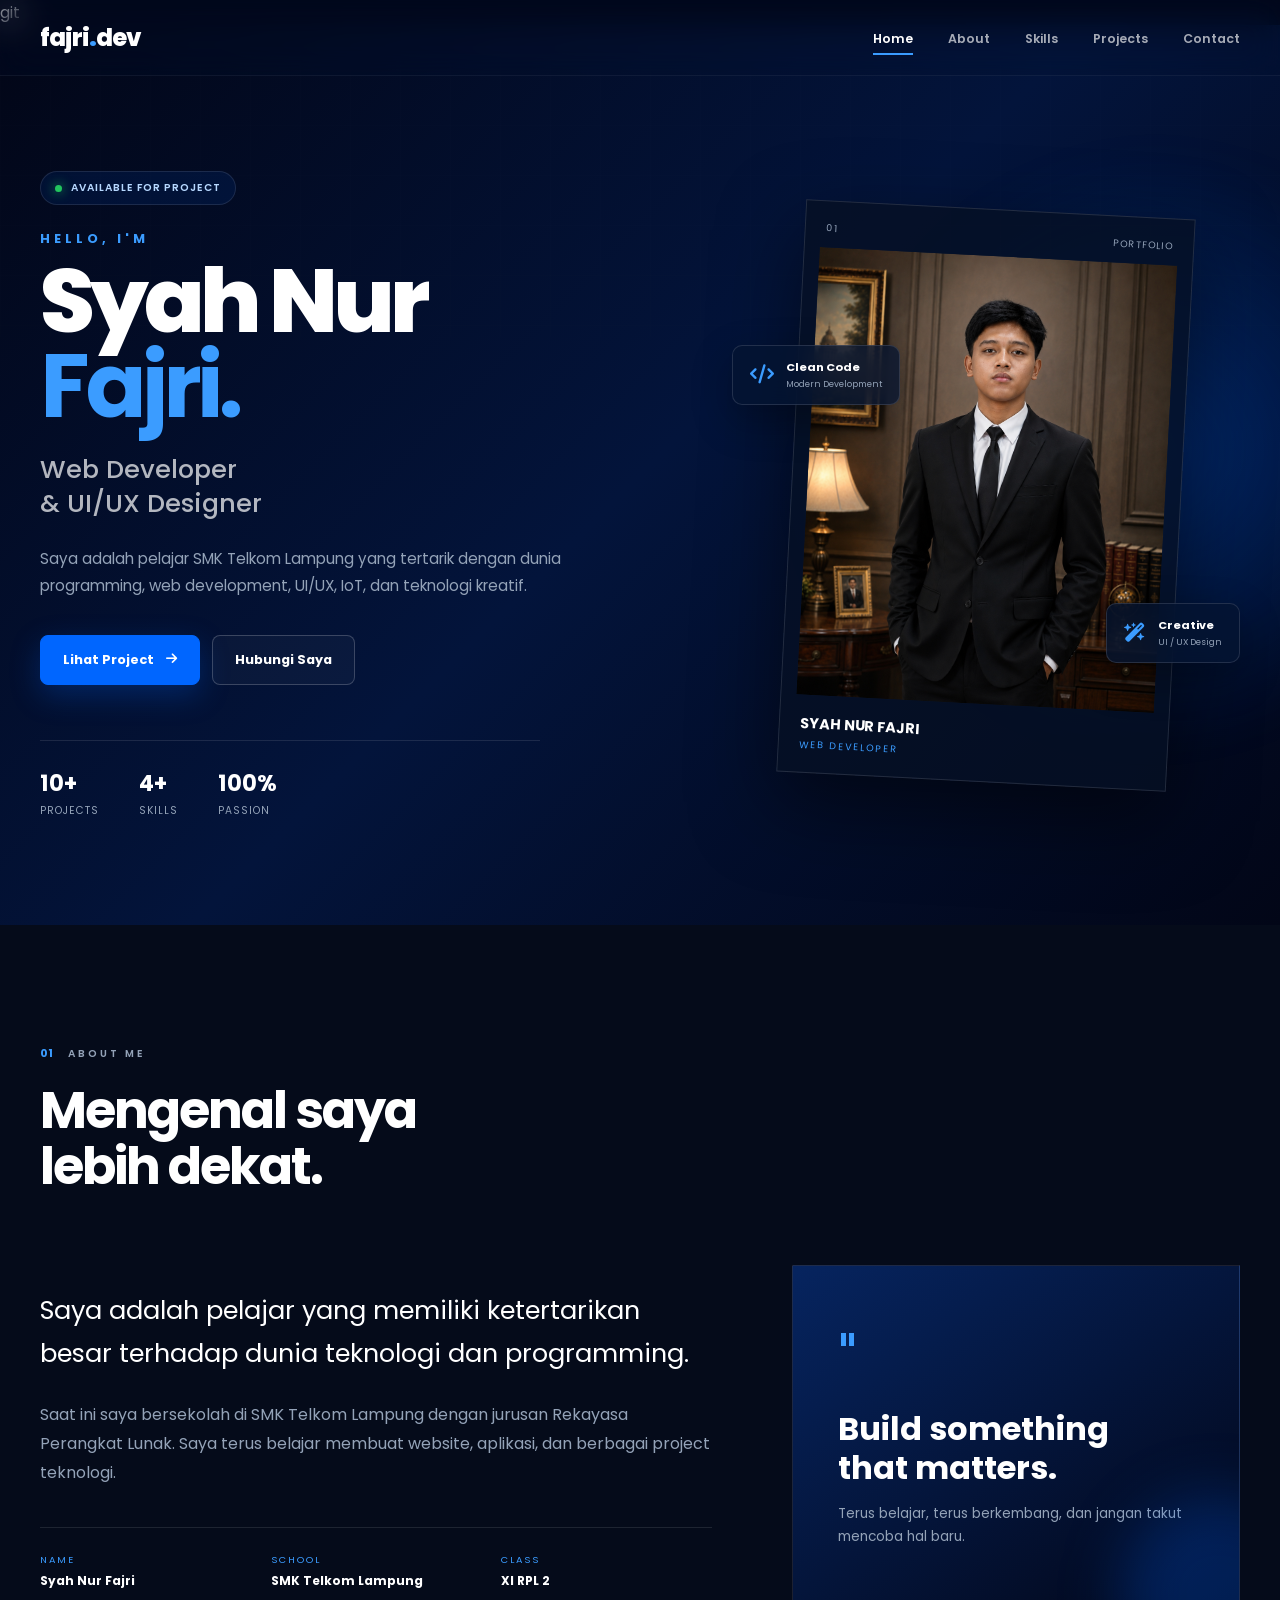
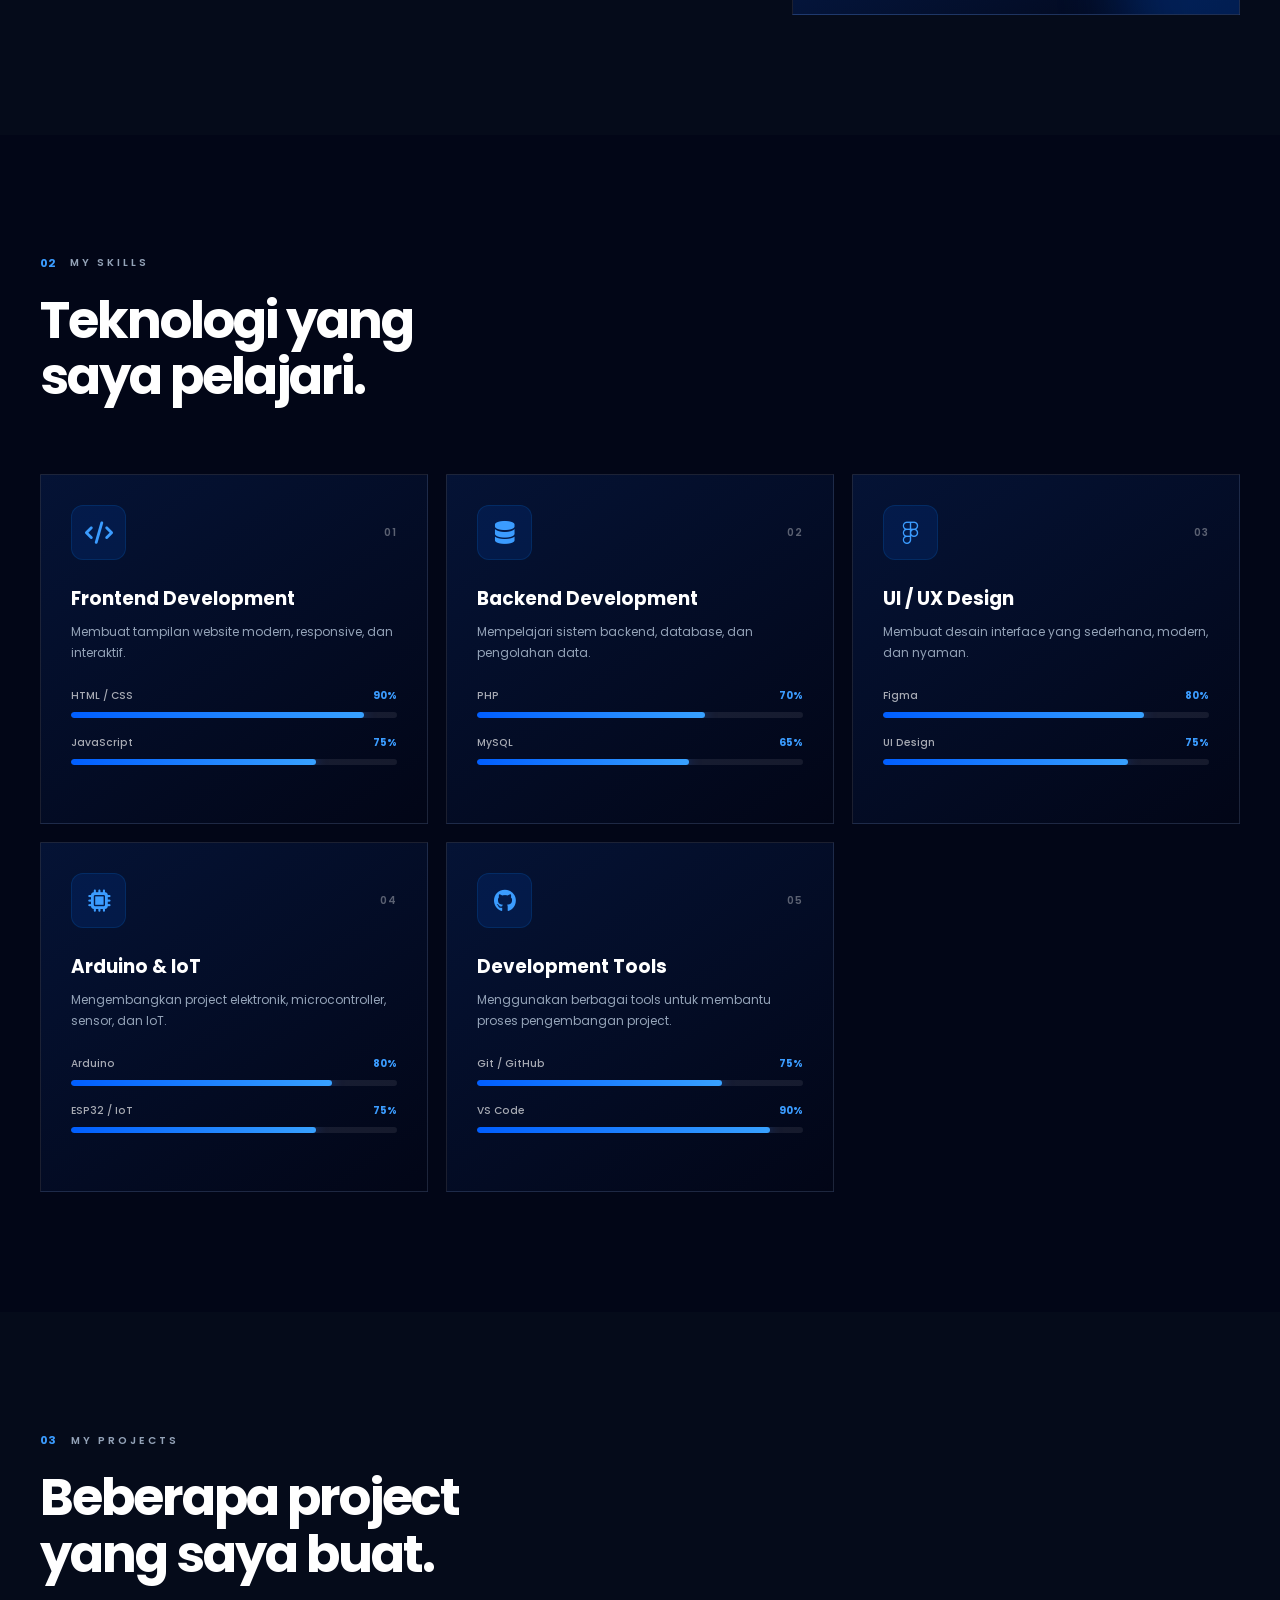
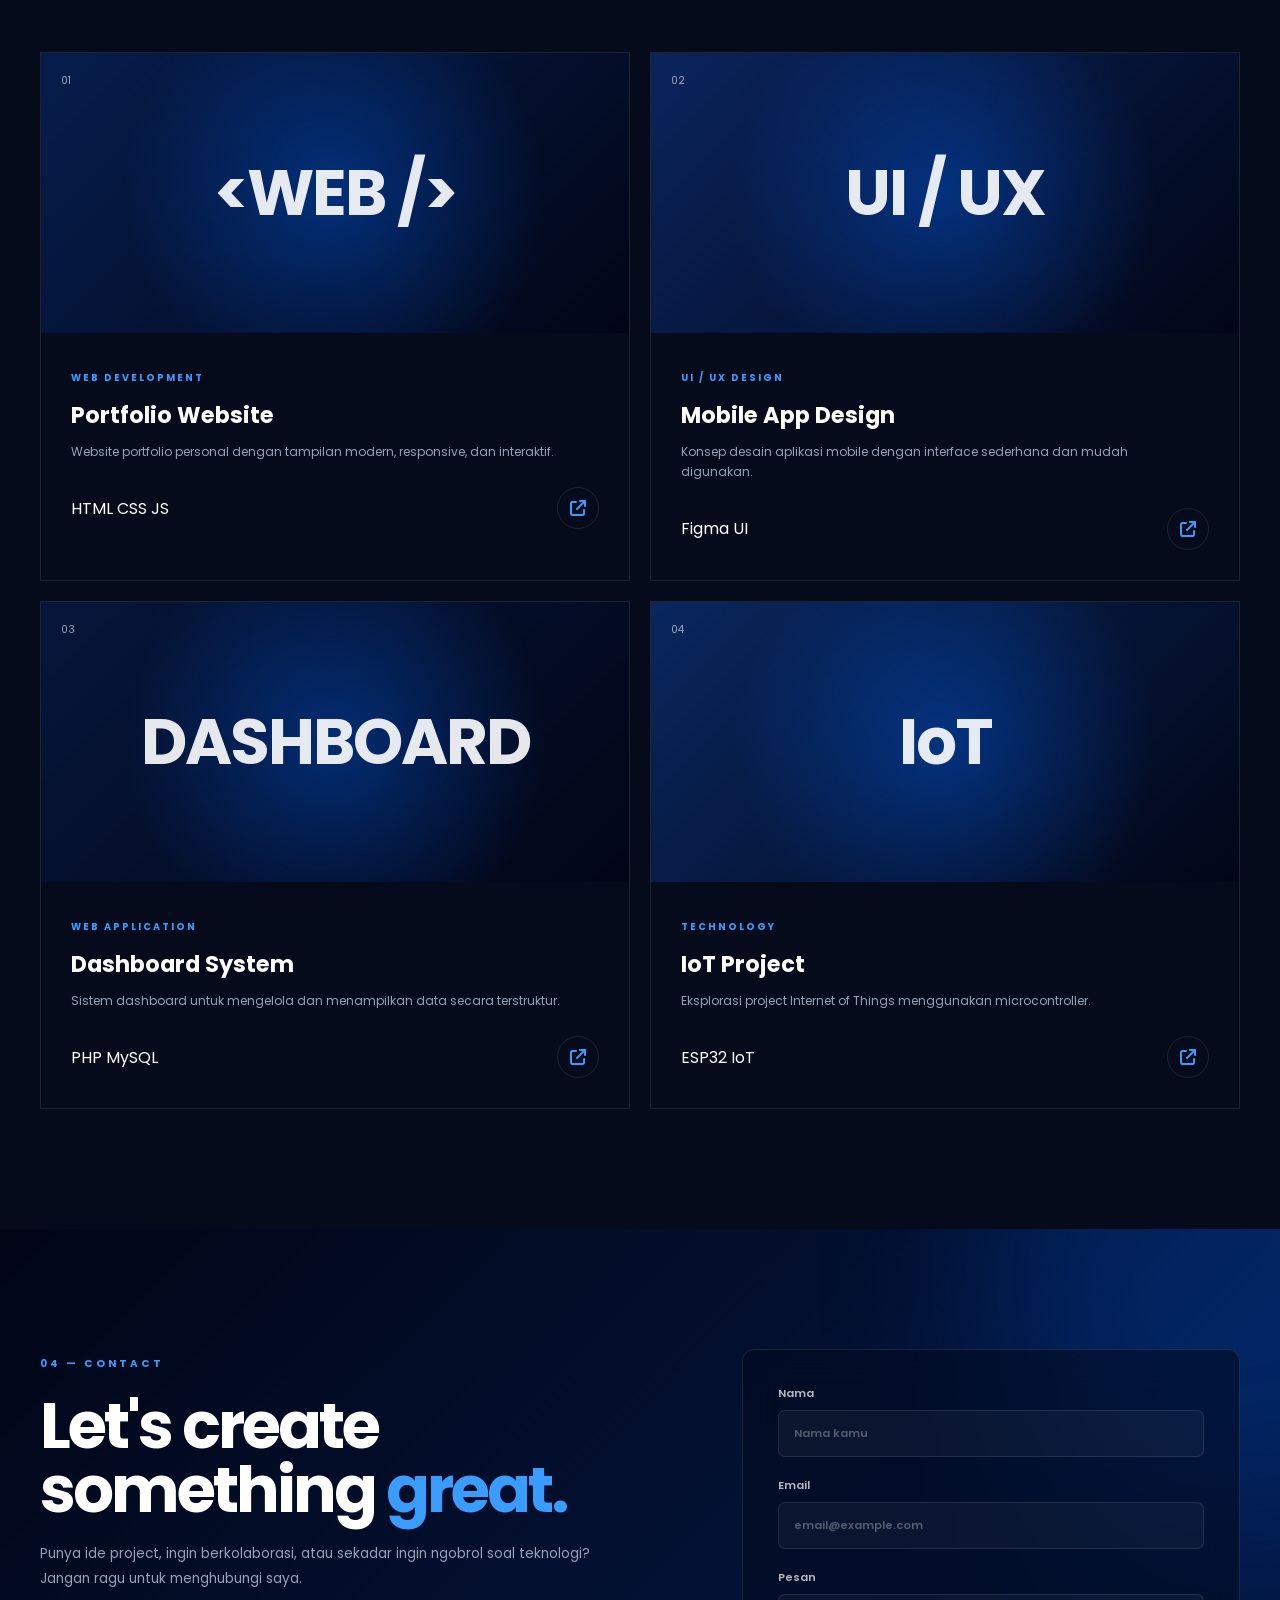
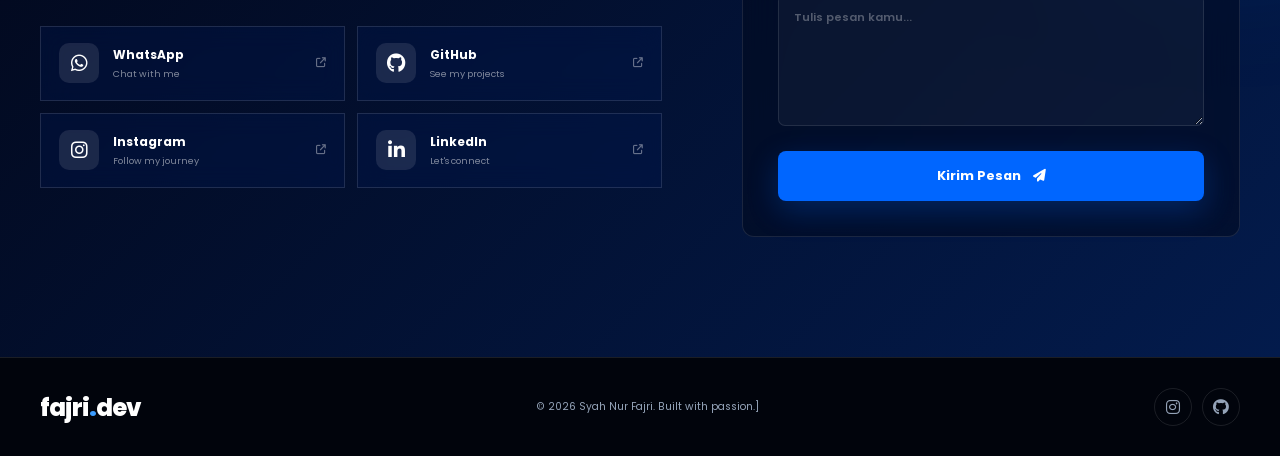
==== commit c9f30283: "fr" ====
--- a/index.html
+++ b/index.html
@@ -3,9 +3,10 @@
 <head>
     <meta charset="UTF-8">
     <meta name="viewport" content="width=device-width, initial-scale=1.0">
-    <meta name="google-site-verification" content="google4c7352899f39ee10.html">
+    <meta name="google-site-verification" content="kEHqTo6f1jna--xVVKVVbslqqfWRH7RdUfik4m9d2Rc" />git
     <title>Syah Nur Fajri | Portfolio</title>
-
+    <meta name="description"
+      content="Portfolio Syah Nur Fajri, pelajar SMK Telkom Lampung yang tertarik pada web development, programming, UI/UX, dan IoT.">
 
     <link rel="stylesheet" href="style.css">
 
